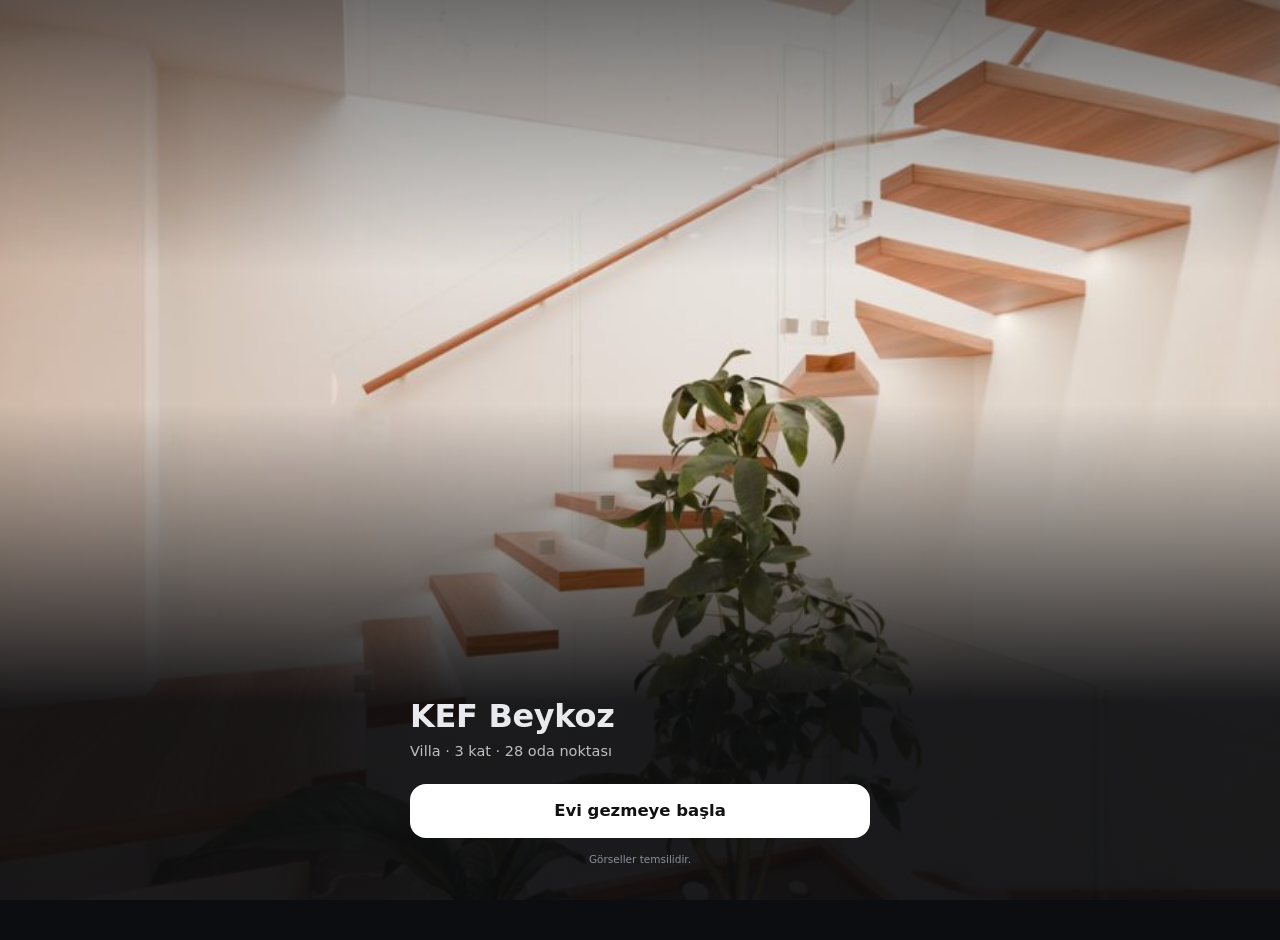
==== index.html @ 31ddb77f "KEF Beykoz tur" ====
<!doctype html>
<html lang="tr">
<head>
<meta charset="utf-8">
<meta name="viewport" content="width=device-width, initial-scale=1, maximum-scale=1, user-scalable=no, viewport-fit=cover">
<meta name="theme-color" content="#0b0d10">
<meta name="robots" content="noindex">
<title>KEF Beykoz – sanal tur</title>
<meta property="og:type" content="website">
<meta property="og:title" content="KEF Beykoz">
<meta property="og:description" content="Villa · 3 kat · 28 oda noktası">
<meta property="og:image" content="https://ufuksarpy-dot.github.io/kef-tur/img/og.jpg">
<meta property="og:image:width" content="1200"><meta property="og:image:height" content="630">
<meta property="og:url" content="https://ufuksarpy-dot.github.io/kef-tur/">
<meta name="twitter:card" content="summary_large_image">
<meta name="description" content="Villa · 3 kat · 28 oda noktası">
<link rel="stylesheet" href="stil.css">
</head>
<body>
<canvas id="c" aria-label="360 derece oda görüntüsü"></canvas>
<div id="halkalar"></div>
<div id="netlik"></div>

<div id="ust">
  <div id="oda"><b id="odaAd"></b><span id="katAd"></span></div>
  <div id="dugmeler">
    <button id="planDugme" class="yuv" type="button" aria-label="Kat planı"><svg viewBox="0 0 24 24"><path d="M3 6l6-2 6 2 6-2v14l-6 2-6-2-6 2z"/><path d="M9 4v14M15 6v14"/></svg></button>
    <button id="menuDugme" class="yuv" type="button" aria-label="Menü"><svg viewBox="0 0 24 24"><circle cx="5" cy="12" r="1.3"/><circle cx="12" cy="12" r="1.3"/><circle cx="19" cy="12" r="1.3"/></svg></button>
  </div>
</div>

<div id="durum" role="status"></div>
<div id="ipucu" hidden>Parmağını kaydır: <span>etrafa bak</span><br>Yerdeki halkaya dokun: <span>oraya yürü</span></div>

<div id="alt">
  <div id="serit">
    <button id="katDugme" class="katd" type="button" hidden></button>
    <div id="cipler"></div>
  </div>
  <div id="altsatir">
    <span id="not">Görseller temsilidir.</span>
    <a id="wa" target="_blank" rel="noopener" hidden><svg viewBox="0 0 24 24"><path d="M12 2a10 10 0 0 0-8.6 15.1L2 22l5-1.3A10 10 0 1 0 12 2zm5.3 14.1c-.2.6-1.3 1.2-1.8 1.2-.5.1-1 .2-3.3-.7-2.8-1.1-4.5-4-4.7-4.2-.1-.2-1.1-1.5-1.1-2.8s.7-2 1-2.3c.2-.3.5-.3.7-.3h.5c.2 0 .4 0 .6.5l.8 2c.1.2.1.4 0 .5l-.4.6-.4.4c-.1.1-.3.3-.1.6.2.3.8 1.3 1.7 2.1 1.2 1 2.1 1.4 2.4 1.5.3.1.5.1.6-.1l.9-1c.2-.3.4-.2.6-.1l1.9.9c.3.1.5.2.5.3.1.2.1.7-.1 1.2z"/></svg>Bilgi al</a>
  </div>
</div>
<div id="katMenu" hidden></div>

<div id="karartma"></div>
<section class="panel" id="p-plan" aria-hidden="true"><div class="tutac"><i></i></div><div class="icerik"></div></section>
<section class="panel" id="p-menu" aria-hidden="true"><div class="tutac"><i></i></div><div class="icerik"></div></section>
<section class="panel" id="p-bilgi" aria-hidden="true"><div class="tutac"><i></i></div><div class="icerik"></div></section>
<div id="bildirim" role="status"></div>

<div id="acilis">
  <picture><source media="(min-aspect-ratio: 1/1)" srcset="img/og.jpg"><img id="kapak" src="img/kapak.jpg" alt="" fetchpriority="high"></picture>
  <div class="karart"></div>
  <div id="logo" hidden><img id="logoImg" alt="" hidden><span id="logoAd"></span></div>
  <div class="metin">
    <h1 id="projeAd"></h1>
    <div id="projeAlt"></div>
    <button id="basla" class="buyuk" type="button">Evi gezmeye başla</button>
    <div class="not">Görseller temsilidir.</div>
  </div>
</div>
<script type="module" src="app.js"></script>
</body>
</html>
---- stil.css ----
:root { color-scheme: dark; --zemin:#0b0d10; --vurgu:#e0b07a; --wa:#25d366; --gri:#9aa0a8; --panel:#16181d; --kutu:#1f2228; --cizgi:#23262c; }
* { box-sizing: border-box; }
html, body {
  margin: 0; height: 100%; overflow: hidden; background: var(--zemin); color: #e8eaed;
  font: 14px/1.35 system-ui, -apple-system, "Segoe UI", Roboto, sans-serif;
  overscroll-behavior: none; -webkit-text-size-adjust: 100%; -webkit-tap-highlight-color: transparent;
}
body { position: fixed; inset: 0; overflow: clip; contain: paint; }
button, a, #oda, #alt, #ust, .panel, #acilis, #ipucu, #katMenu, #bildirim, .hk {
  user-select: none; -webkit-user-select: none; -webkit-touch-callout: none;
}
button { font: inherit; color: inherit; cursor: pointer; }
[hidden] { display: none !important; }
canvas {
  position: absolute; inset: 0; width: 100%; height: 100%; display: block;
  touch-action: none; user-select: none; -webkit-user-select: none; -webkit-touch-callout: none; outline: none; cursor: grab;
}
canvas:active { cursor: grabbing; }

/* ilerleme çizgisi */
#netlik { position: absolute; top: 0; left: 0; height: 3px; width: 100%; z-index: 4; pointer-events: none;
  background: linear-gradient(90deg, rgba(224,176,122,0), rgba(224,176,122,.95)); transform: scaleX(0); transform-origin: 0 50%; opacity: 0; transition: opacity .35s; }
#netlik.var { opacity: 1; }

/* üst */
#ust { position: absolute; top: 0; left: 0; right: 0; z-index: 2; pointer-events: none;
  padding: max(14px, env(safe-area-inset-top)) max(16px, env(safe-area-inset-right)) 0 max(16px, env(safe-area-inset-left));
  display: flex; justify-content: space-between; align-items: flex-start; gap: 8px; }
#oda { padding-top: 4px; min-width: 0; }
#oda b { display: block; font-size: 19px; font-weight: 600; text-shadow: 0 1px 8px rgba(0,0,0,.55); }
#oda span { font-size: 12.5px; color: rgba(255,255,255,.75); text-shadow: 0 1px 6px rgba(0,0,0,.6); }
#dugmeler { display: flex; gap: 8px; pointer-events: auto; flex: none; }
.yuv { width: 44px; height: 44px; border-radius: 50%; background: rgba(14,16,20,.55); border: 1px solid rgba(255,255,255,.16);
  display: inline-flex; align-items: center; justify-content: center; backdrop-filter: blur(6px); -webkit-backdrop-filter: blur(6px); padding: 0; }
.yuv:active { background: rgba(255,255,255,.2); }
.yuv svg { width: 20px; height: 20px; stroke: #fff; fill: none; stroke-width: 1.8; stroke-linecap: round; stroke-linejoin: round; }

#durum { position: absolute; left: 0; right: 0; top: 50%; transform: translateY(-50%); z-index: 1; text-align: center;
  color: rgba(255,255,255,.55); font-size: 13px; pointer-events: none; padding: 0 24px; }
#durum:empty { display: none; }

/* ipucu */
#ipucu { position: absolute; left: 50%; top: 47%; transform: translate(-50%,-50%); z-index: 3; pointer-events: none;
  background: rgba(12,14,18,.7); border-radius: 14px; padding: 12px 16px; font-size: 13.5px; line-height: 1.55; text-align: center;
  width: 250px; backdrop-filter: blur(6px); -webkit-backdrop-filter: blur(6px); animation: ip-gir .4s ease both; }
#ipucu span { color: rgba(255,255,255,.65); }
#ipucu.git { opacity: 0; transition: opacity .35s; }
@keyframes ip-gir { from { opacity: 0; } to { opacity: 1; } }

/* alt */
#alt { position: absolute; left: 0; right: 0; bottom: 0; z-index: 2; pointer-events: none;
  padding: 40px 0 max(18px, env(safe-area-inset-bottom)); background: linear-gradient(to top, rgba(8,9,12,.85), rgba(8,9,12,0)); }
#serit { display: flex; gap: 8px; align-items: center; pointer-events: none; max-width: 760px; margin: 0 auto;
  padding: 0 max(16px, env(safe-area-inset-right)) 0 max(16px, env(safe-area-inset-left)); }
#serit > * { pointer-events: auto; }
.katd { flex: none; padding: 9px 12px; min-height: 40px; border-radius: 999px; background: transparent; border: 1px solid rgba(255,255,255,.28); font-size: 13px; color: #fff; }
.katd:active { background: rgba(255,255,255,.15); }
#cipler { display: flex; gap: 6px; overflow-x: auto; overflow-y: hidden; flex: 1; min-width: 0; scrollbar-width: none; overscroll-behavior-x: contain; -webkit-overflow-scrolling: touch; }
#cipler::-webkit-scrollbar { display: none; }
#cipler button { flex: none; background: transparent; border: 0; border-radius: 999px; padding: 10px 15px; min-height: 40px; font-size: 14px; color: rgba(255,255,255,.65); white-space: nowrap; }
#cipler button.aktif { background: rgba(255,255,255,.17); color: #fff; }
#altsatir { display: flex; justify-content: space-between; align-items: center; max-width: 760px; margin: 0 auto;
  padding: 10px max(16px, env(safe-area-inset-right)) 0 max(16px, env(safe-area-inset-left)); }
#not { font-size: 10.5px; color: #8b9098; }
#wa { pointer-events: auto; display: inline-flex; align-items: center; gap: 7px; background: var(--wa); color: #04210f; font-weight: 600; font-size: 13.5px;
  padding: 10px 15px; border-radius: 999px; text-decoration: none; min-height: 40px; }
#wa svg { width: 16px; height: 16px; fill: #04210f; }
#katMenu { position: absolute; left: max(16px, env(safe-area-inset-left)); bottom: calc(max(18px, env(safe-area-inset-bottom)) + 100px); z-index: 5;
  background: #1d2026; border: 1px solid rgba(255,255,255,.14); border-radius: 14px; padding: 4px; min-width: 150px; box-shadow: 0 10px 30px rgba(0,0,0,.5); }
#katMenu button { display: block; width: 100%; text-align: left; background: transparent; border: 0; padding: 12px 14px; border-radius: 10px; font-size: 15px; color: #e8eaed; }
#katMenu button.aktif { background: rgba(255,255,255,.12); }

/* zemin halkaları */
#halkalar { position: absolute; inset: 0; z-index: 1; pointer-events: none; overflow: hidden; }
.hk { position: absolute; left: 0; top: 0; width: 0; height: 0; will-change: transform; }
.hk-halka { position: absolute; left: -37px; top: -25px; width: 74px; height: 50px; border-radius: 50%;
  border: 2.5px solid rgba(255,255,255,.9); background: rgba(255,255,255,.12); box-shadow: 0 0 0 1px rgba(0,0,0,.25); animation: hk-nabiz 2.2s ease-in-out infinite; }
.hk-et { position: absolute; left: 0; bottom: 33px; transform: translateX(-50%); white-space: nowrap; font-size: 12.5px; line-height: 1.2; color: #fff;
  padding: 4px 10px; border-radius: 999px; background: rgba(12,14,18,.62); text-shadow: 0 1px 3px rgba(0,0,0,.6); }
@keyframes hk-nabiz { 0%, 100% { transform: scale(1); opacity: .85; } 50% { transform: scale(1.06); opacity: 1; } }

/* paneller */
#karartma { position: absolute; inset: 0; z-index: 6; background: rgba(0,0,0,.45); opacity: 0; pointer-events: none; transition: opacity .25s; }
#karartma.acik { opacity: 1; pointer-events: auto; }
.panel { position: absolute; left: 0; right: 0; bottom: 0; z-index: 7; margin: 0 auto; max-width: 520px; background: var(--panel);
  border-radius: 22px 22px 0 0; transform: translateY(105%); transition: transform .28s cubic-bezier(.2,.8,.2,1); visibility: hidden;
  padding: 0 18px max(26px, env(safe-area-inset-bottom)); max-height: 92vh; max-height: 92dvh; display: flex; flex-direction: column; }
.panel.acik { transform: none; visibility: visible; }
.panel:not(.acik) { transition: transform .28s cubic-bezier(.2,.8,.2,1), visibility 0s .28s; }
.tutac { flex: none; padding: 10px 0 12px; touch-action: none; cursor: grab; }
.tutac i { display: block; width: 38px; height: 5px; border-radius: 3px; background: #3a3e46; margin: 0 auto; }
.icerik { overflow-y: auto; overscroll-behavior: contain; -webkit-overflow-scrolling: touch; }

.sekme { display: flex; background: #22252b; border-radius: 12px; padding: 3px; margin-bottom: 14px; }
.sekme button { flex: 1; border: 0; background: transparent; padding: 10px 0; border-radius: 9px; color: var(--gri); font-size: 14px; }
.sekme button.aktif { background: #3a3e46; color: #fff; }
.plan { position: relative; border-radius: 12px; overflow: hidden; margin: 0 auto; touch-action: none;
  width: min(100%, calc((100vh - 230px) * var(--oran, 1))); width: min(100%, calc((100dvh - 230px) * var(--oran, 1))); aspect-ratio: var(--oran, 1); }
.plan > img { position: absolute; inset: 0; width: 100%; height: 100%; display: block; pointer-events: none; }
.nok { position: absolute; width: 44px; height: 44px; margin: -22px 0 0 -22px; padding: 0; border: 0; background: transparent; }
.nok i { position: absolute; left: 50%; top: 50%; width: 14px; height: 14px; margin: -7px 0 0 -7px; border-radius: 50%; background: #fff; border: 3px solid #1d2026; box-shadow: 0 1px 4px rgba(0,0,0,.4); }
.nok.dis i { border-style: dashed; }
.nok.ben i { width: 20px; height: 20px; margin: -10px 0 0 -10px; background: var(--vurgu); border-color: #fff; }
.nok span { position: absolute; left: 50%; top: calc(50% + 10px); transform: translateX(-50%); font-size: 10.5px; color: #1d2026; background: rgba(255,255,255,.88);
  padding: 1px 6px; border-radius: 6px; white-space: nowrap; pointer-events: none; }
.nok.dis span { top: 50%; left: calc(50% - 12px); transform: translate(-100%, -50%); }
.nok.ben span { top: auto; bottom: calc(50% + 14px); background: #1d2026; color: #fff; font-size: 11.5px; padding: 3px 8px; border-radius: 999px; }
.koni { position: absolute; width: 96px; height: 96px; margin: -48px 0 0 -48px; border-radius: 50%; pointer-events: none; }
.panelalt { font-size: 12.5px; color: var(--gri); margin-top: 12px; text-align: center; }

.satir { display: flex; align-items: center; gap: 14px; width: 100%; padding: 15px 4px; min-height: 52px; border: 0; border-bottom: 1px solid var(--cizgi); background: transparent;
  font-size: 15.5px; color: #e8eaed; text-align: left; text-decoration: none; }
.satir:last-of-type { border-bottom: 0; }
.satir:active { background: rgba(255,255,255,.05); }
.satir svg { width: 21px; height: 21px; stroke: #c9cdd3; fill: none; stroke-width: 1.7; stroke-linecap: round; stroke-linejoin: round; flex: none; }
.satir small { margin-left: auto; color: #7d838c; font-size: 13px; }
.surum { text-align: center; color: #6b7078; font-size: 11.5px; margin-top: 16px; }

.rakam { font-size: 44px; font-weight: 600; letter-spacing: -.02em; line-height: 1.05; }
.tek { color: var(--gri); font-size: 14px; margin: 4px 0 18px; }
.kutular { display: flex; gap: 8px; margin-bottom: 16px; }
.kutular button { flex: 1; text-align: left; background: var(--kutu); border: 1px solid transparent; border-radius: 12px; padding: 10px 11px; min-width: 0; }
.kutular button.aktif { border-color: rgba(224,176,122,.55); }
.kutular b { display: block; font-size: 19px; font-weight: 600; }
.kutular span { font-size: 12px; color: var(--gri); }
.odalar { font-size: 14px; color: #c9cdd3; }
.odalar div { display: flex; justify-content: space-between; padding: 9px 0; border-bottom: 1px solid var(--cizgi); }
.odalar div span:last-child { color: var(--gri); }

#bildirim { position: absolute; left: 50%; bottom: 96px; transform: translate(-50%, 10px); z-index: 9; background: rgba(32,35,41,.95); color: #fff; padding: 10px 16px;
  border-radius: 999px; font-size: 13.5px; opacity: 0; pointer-events: none; transition: opacity .25s, transform .25s; white-space: nowrap; }
#bildirim.var { opacity: 1; transform: translate(-50%, 0); }

/* açılış */
#acilis { position: absolute; inset: 0; z-index: 10; background: #0b0d10; transition: opacity .45s; }
#acilis.git { opacity: 0; pointer-events: none; }
#kapak { position: absolute; inset: 0; width: 100%; height: 100%; object-fit: cover; display: block; }
#acilis .karart { position: absolute; inset: 0; background: linear-gradient(to bottom, rgba(10,11,14,.55) 0%, rgba(10,11,14,0) 30%, rgba(10,11,14,0) 45%, rgba(10,11,14,.92) 78%); }
#logo { position: absolute; top: max(30px, calc(env(safe-area-inset-top) + 14px)); left: 24px; display: flex; align-items: center; gap: 10px; font-size: 13px; letter-spacing: .06em; color: rgba(255,255,255,.92); }
#logo img { height: 36px; max-width: 140px; object-fit: contain; display: block; }
#acilis .metin { position: absolute; left: 24px; right: 24px; bottom: max(34px, calc(env(safe-area-inset-bottom) + 20px)); max-width: 460px; margin: 0 auto; }
#projeAd { font-size: 32px; margin: 0; font-weight: 600; letter-spacing: -.01em; }
#projeAlt { color: rgba(255,255,255,.72); font-size: 14.5px; margin: 4px 0 22px; }
.buyuk { display: block; width: 100%; text-align: center; background: #fff; color: #111; font-weight: 600; font-size: 16.5px; padding: 16px; border: 0; border-radius: 16px; }
.buyuk:active { background: #e6e6e6; }
#acilis .not { text-align: center; margin-top: 14px; font-size: 10.5px; color: #8b9098; }

@media (min-width: 700px) {
  #oda b { font-size: 21px; }
  .panel { border-radius: 22px; bottom: 16px; }
}
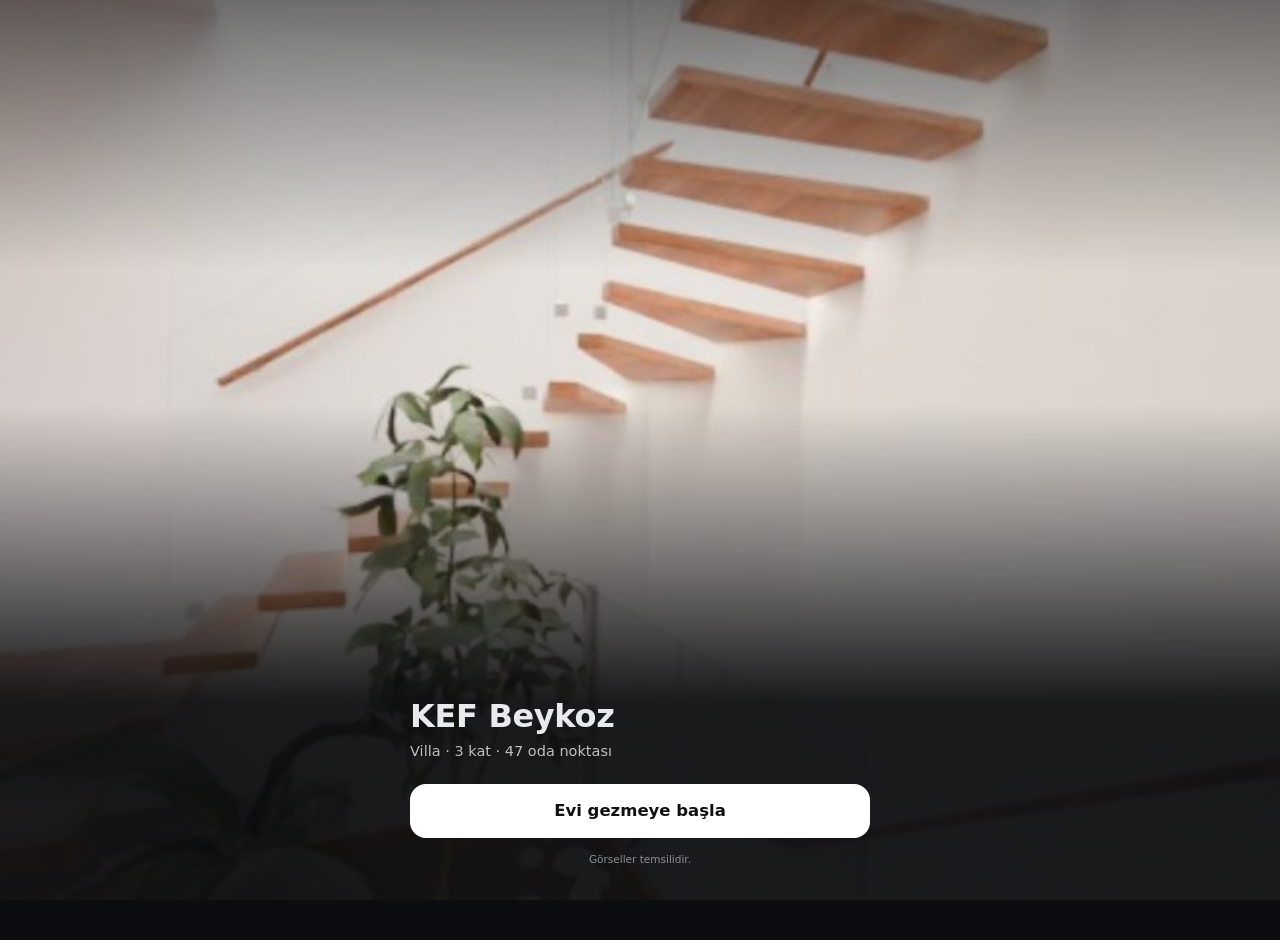
==== commit b95705b6: "KEF Beykoz tur: bahçe ve ateş çukuru, iç mekân parçaları, 47 nokta (2K önizleme), yeni kat planı ve " ====
--- a/index.html
+++ b/index.html
@@ -8,22 +8,24 @@
 <title>KEF Beykoz – sanal tur</title>
 <meta property="og:type" content="website">
 <meta property="og:title" content="KEF Beykoz">
-<meta property="og:description" content="Villa · 3 kat · 28 oda noktası">
+<meta property="og:description" content="Villa · 3 kat · 47 oda noktası">
 <meta property="og:image" content="https://ufuksarpy-dot.github.io/kef-tur/img/og.jpg">
 <meta property="og:image:width" content="1200"><meta property="og:image:height" content="630">
 <meta property="og:url" content="https://ufuksarpy-dot.github.io/kef-tur/">
 <meta name="twitter:card" content="summary_large_image">
-<meta name="description" content="Villa · 3 kat · 28 oda noktası">
+<meta name="description" content="Villa · 3 kat · 47 oda noktası">
 <link rel="stylesheet" href="stil.css">
 </head>
 <body>
 <canvas id="c" aria-label="360 derece oda görüntüsü"></canvas>
 <div id="halkalar"></div>
+<div id="olcu" hidden><svg id="olcuSvg" aria-hidden="true"></svg><div id="olcuEt"></div></div>
 <div id="netlik"></div>
 
 <div id="ust">
   <div id="oda"><b id="odaAd"></b><span id="katAd"></span></div>
   <div id="dugmeler">
+    <button id="olcuDugme" class="yuv" type="button" aria-label="Ölçüler" aria-pressed="false" hidden><svg viewBox="0 0 24 24"><path d="M3 17 17 3l4 4L7 21z"/><path d="M7 13l2 2M10 10l2 2M13 7l2 2"/></svg></button>
     <button id="planDugme" class="yuv" type="button" aria-label="Kat planı"><svg viewBox="0 0 24 24"><path d="M3 6l6-2 6 2 6-2v14l-6 2-6-2-6 2z"/><path d="M9 4v14M15 6v14"/></svg></button>
     <button id="menuDugme" class="yuv" type="button" aria-label="Menü"><svg viewBox="0 0 24 24"><circle cx="5" cy="12" r="1.3"/><circle cx="12" cy="12" r="1.3"/><circle cx="19" cy="12" r="1.3"/></svg></button>
   </div>
@@ -45,7 +47,7 @@
 <div id="katMenu" hidden></div>
 
 <div id="karartma"></div>
-<section class="panel" id="p-plan" aria-hidden="true"><div class="tutac"><i></i></div><div class="icerik"></div></section>
+<section class="panel tam" id="p-plan" aria-hidden="true"><div class="tutac"><i></i></div><div class="icerik"></div></section>
 <section class="panel" id="p-menu" aria-hidden="true"><div class="tutac"><i></i></div><div class="icerik"></div></section>
 <section class="panel" id="p-bilgi" aria-hidden="true"><div class="tutac"><i></i></div><div class="icerik"></div></section>
 <div id="bildirim" role="status"></div>
--- a/stil.css
+++ b/stil.css
@@ -149,3 +149,67 @@
   #oda b { font-size: 21px; }
   .panel { border-radius: 22px; bottom: 16px; }
 }
+
+/* başlık: sağdaki üç düğmenin altına taşmasın */
+#oda { max-width: calc(100% - 170px); }
+
+/* cetvel */
+#olcu { position: absolute; inset: 0; z-index: 1; pointer-events: none; overflow: hidden; }
+#olcuSvg { position: absolute; inset: 0; width: 100%; height: 100%; }
+.o-golge { fill: none; stroke: rgba(0,0,0,.4); stroke-width: 5; stroke-linecap: round; stroke-linejoin: round; }
+.o-cizgi { fill: none; stroke: #fff; stroke-width: 2.2; stroke-linecap: round; stroke-linejoin: round; }
+.o-nokta { fill: none; stroke: #fff; stroke-width: 8; stroke-linecap: round; }
+#olcuEt .oe { position: absolute; left: 0; top: 0; background: #fff; color: #111; font-size: 12.5px; font-weight: 700; padding: 2px 7px; border-radius: 5px;
+  white-space: nowrap; box-shadow: 0 1px 6px rgba(0,0,0,.4); will-change: transform; }
+.yuv.aktif { background: #3fc1b0; border-color: #3fc1b0; }
+.yuv.aktif svg { stroke: #06201c; }
+
+/* tam ekran kat planı */
+.panel.tam { top: 0; margin: 0; max-width: none; max-height: none; height: 100%; border-radius: 0; padding: 0; background: #0d0f12;
+  transform: none; opacity: 0; transition: opacity .2s, visibility 0s .2s; }
+.panel.tam.acik { opacity: 1; transition: opacity .2s; }
+.panel.tam .tutac { display: none; }
+.panel.tam .icerik { flex: 1; min-height: 0; overflow: hidden; display: flex; flex-direction: column; }
+.pt-ust { flex: none; display: flex; align-items: center; gap: 8px; padding: max(14px, env(safe-area-inset-top)) max(14px, env(safe-area-inset-right)) 0 max(14px, env(safe-area-inset-left)); }
+.pt-sekme { display: flex; gap: 6px; flex: 1; min-width: 0; overflow-x: auto; scrollbar-width: none; }
+.pt-sekme::-webkit-scrollbar { display: none; }
+.pt-cip { flex: none; min-height: 38px; padding: 8px 13px; border-radius: 999px; background: rgba(255,255,255,.08); border: 1px solid rgba(255,255,255,.25);
+  color: #fff; font-size: 13px; white-space: nowrap; }
+.pt-cip.ak { background: #fff; color: #111; font-weight: 600; border-color: #fff; }
+.pt-kapat { flex: none; width: 44px; height: 44px; border-radius: 50%; background: rgba(255,255,255,.1); border: 1px solid rgba(255,255,255,.2); padding: 0;
+  display: inline-flex; align-items: center; justify-content: center; }
+.pt-kapat svg { width: 20px; height: 20px; stroke: #fff; fill: none; stroke-width: 2; stroke-linecap: round; }
+.pt-sat { flex: none; display: flex; justify-content: space-between; align-items: center; min-height: 44px; padding: 8px max(14px, env(safe-area-inset-right)) 0 max(14px, env(safe-area-inset-left)); }
+.pt-sat .pt-kapat { margin-left: auto; }
+.pt-alan { flex: 1; min-height: 0; position: relative; overflow: hidden; margin: 8px 8px 0; touch-action: none; user-select: none; -webkit-user-select: none; }
+.pt-sahne { position: absolute; left: 0; top: 0; transform-origin: 0 0; border-radius: 6px; overflow: hidden; --z: 1; }
+.pt-sahne > img { position: absolute; inset: 0; width: 100%; height: 100%; display: block; pointer-events: none; }
+.pt-alanlar { position: absolute; inset: 0; width: 100%; height: 100%; }
+.pt-alanlar polygon { fill: transparent; stroke: none; cursor: pointer; }
+.pt-alanlar polygon:hover { fill: rgba(255,255,255,.07); }
+.pt-et { position: absolute; transform: translate(-50%, -50%) scale(calc(1 / var(--z, 1))); text-align: center; color: #fff; pointer-events: none; white-space: nowrap;
+  text-shadow: 0 1px 3px #000, 0 0 8px #000; line-height: 1.2; padding: 3px 8px; border-radius: 9px; background: rgba(13,15,18,.58); }
+.pt-et b { display: block; font-size: 12.5px; }
+.pt-et span { display: block; font-size: 11.5px; color: #e8eaed; }
+.pt-et.iri b { font-size: 15px; }
+.pt-et.soluk { opacity: .75; }
+.pt-et.tikla { pointer-events: auto; cursor: pointer; }
+.pt-nok { position: absolute; width: 44px; height: 44px; padding: 0; border: 0; background: transparent; transform: translate(-50%, -50%) scale(calc(1 / var(--z, 1))); }
+.pt-nok i { position: absolute; left: 50%; top: 50%; width: 13px; height: 13px; margin: -6.5px 0 0 -6.5px; border-radius: 50%; background: #fff; border: 2px solid rgba(0,0,0,.55); }
+.pt-nok.ben i { width: 20px; height: 20px; margin: -10px 0 0 -10px; background: #3fc1b0; border: 3px solid #fff; }
+.pt-koni { position: absolute; width: 120px; height: 120px; border-radius: 50%; pointer-events: none;
+  transform: translate(-50%, -50%) scale(calc(1 / var(--z, 1))) rotate(var(--yaw, 0deg)); }
+.pt-alt { flex: none; padding: 10px 16px max(18px, env(safe-area-inset-bottom)); text-align: center; font-size: 12.5px; color: var(--gri); }
+@media (min-width: 700px) {
+  .panel.tam { bottom: 0; border-radius: 0; }
+}
+@media (min-width: 900px) {
+  .pt-ust { justify-content: center; padding-right: 80px; padding-left: 80px; }
+  .pt-sekme { flex: none; }
+  .pt-sat { position: static; }
+  .pt-sat .pt-kapat { position: absolute; top: 14px; right: 20px; }
+  .pt-cip { font-size: 15px; padding: 8px 16px; }
+  .pt-et b { font-size: 15px; } .pt-et span { font-size: 14px; } .pt-et.iri b { font-size: 18px; }
+  .pt-nok i { width: 16px; height: 16px; margin: -8px 0 0 -8px; } .pt-nok.ben i { width: 22px; height: 22px; margin: -11px 0 0 -11px; }
+  #olcuEt .oe { font-size: 15px; padding: 3px 9px; }
+}
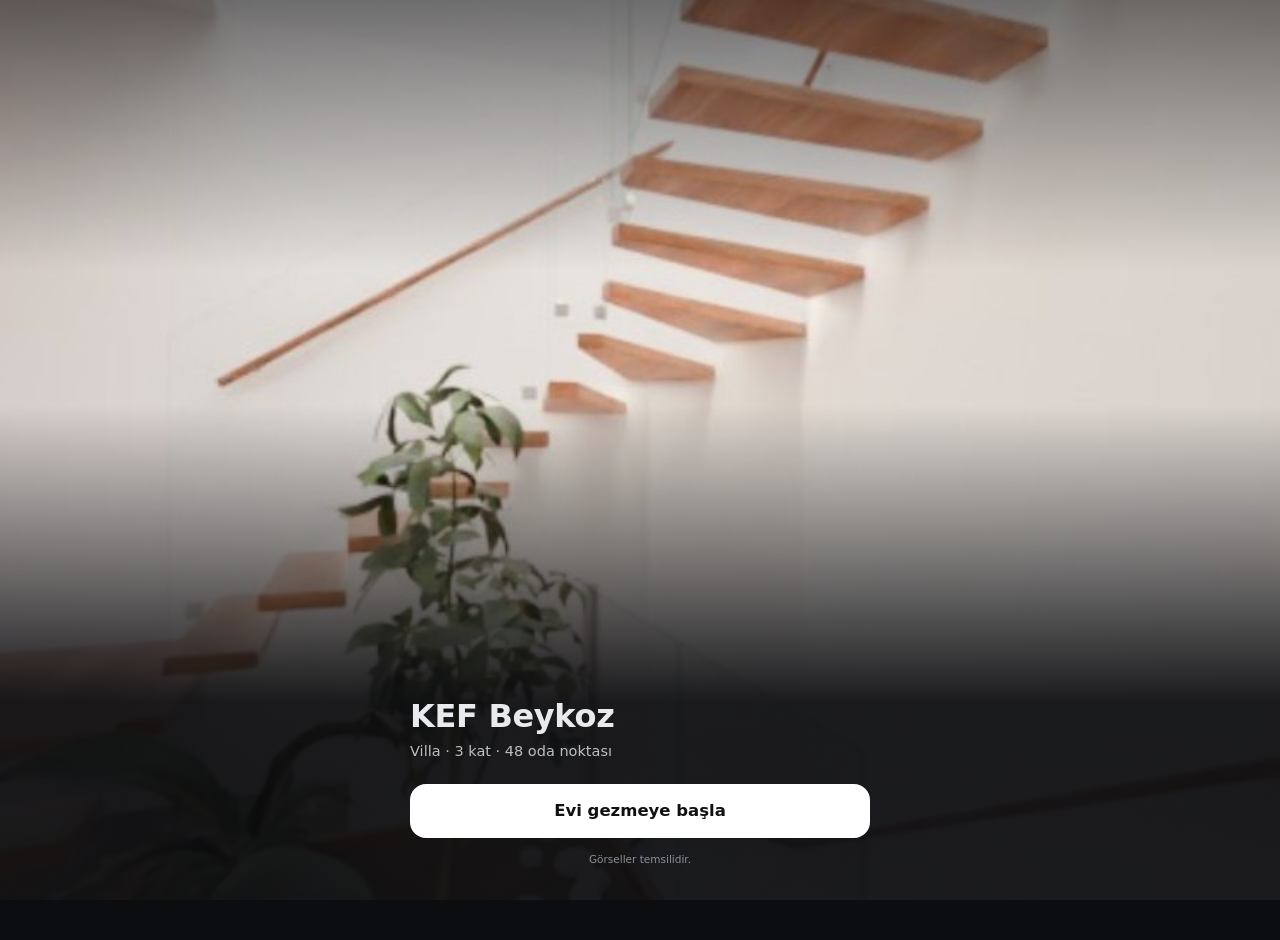
==== commit 28c77c22: "KEF Beykoz tur: merdivende yeni nokta (Merdiven – alt), 48 nokta Co-Authored-By: Claude Opus 5.5 <no" ====
--- a/index.html
+++ b/index.html
@@ -8,12 +8,12 @@
 <title>KEF Beykoz – sanal tur</title>
 <meta property="og:type" content="website">
 <meta property="og:title" content="KEF Beykoz">
-<meta property="og:description" content="Villa · 3 kat · 47 oda noktası">
+<meta property="og:description" content="Villa · 3 kat · 48 oda noktası">
 <meta property="og:image" content="https://ufuksarpy-dot.github.io/kef-tur/img/og.jpg">
 <meta property="og:image:width" content="1200"><meta property="og:image:height" content="630">
 <meta property="og:url" content="https://ufuksarpy-dot.github.io/kef-tur/">
 <meta name="twitter:card" content="summary_large_image">
-<meta name="description" content="Villa · 3 kat · 47 oda noktası">
+<meta name="description" content="Villa · 3 kat · 48 oda noktası">
 <link rel="stylesheet" href="stil.css">
 </head>
 <body>
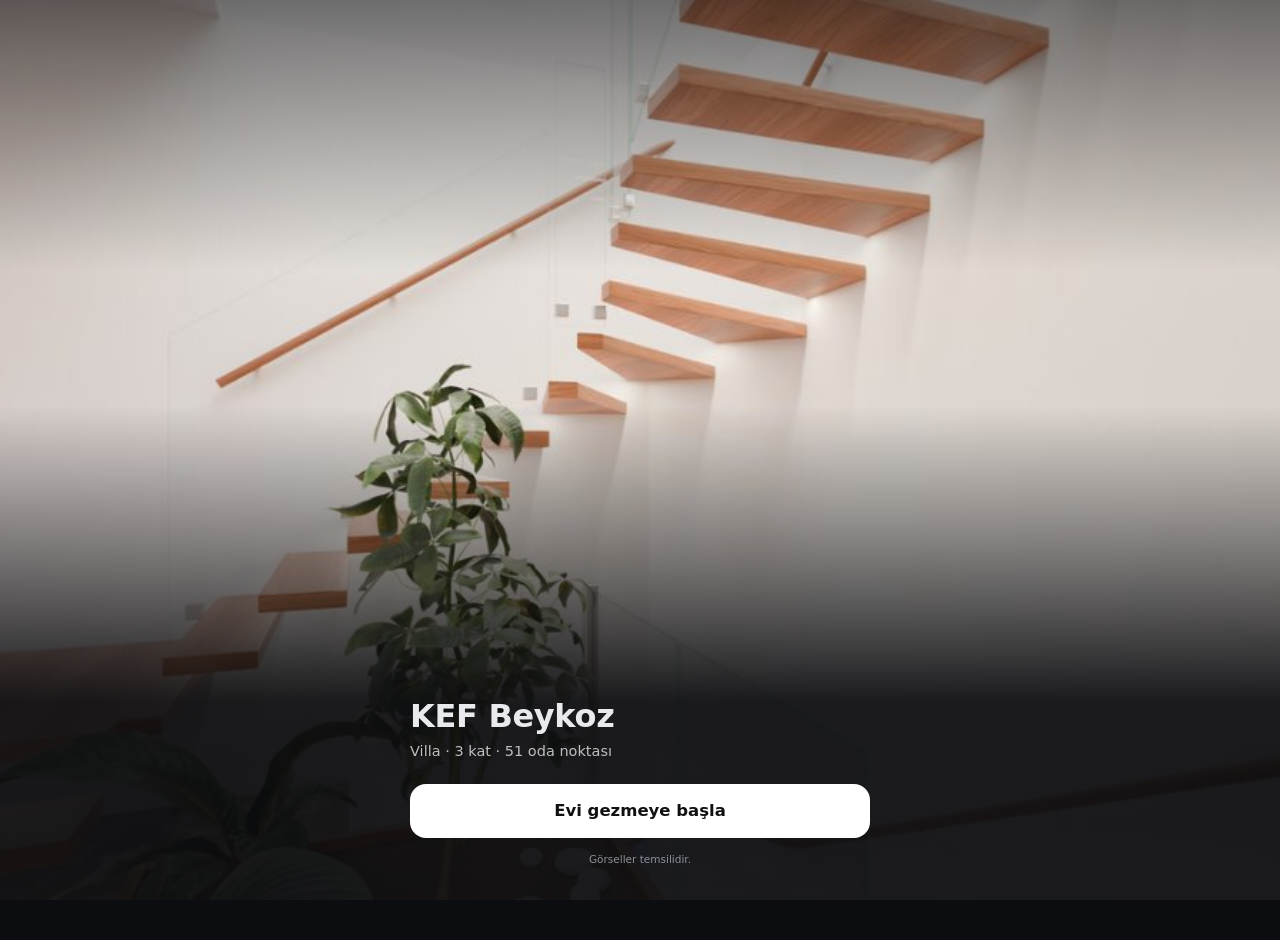
==== commit 2cc41f32: "KEF tur: 1. bodrum yeni bahce (merdiven, duz yol) ile 8K; 3 yeni nokta (giris kati dis-1/dis-2 simdi" ====
--- a/index.html
+++ b/index.html
@@ -8,12 +8,12 @@
 <title>KEF Beykoz – sanal tur</title>
 <meta property="og:type" content="website">
 <meta property="og:title" content="KEF Beykoz">
-<meta property="og:description" content="Villa · 3 kat · 48 oda noktası">
+<meta property="og:description" content="Villa · 3 kat · 51 oda noktası">
 <meta property="og:image" content="https://ufuksarpy-dot.github.io/kef-tur/img/og.jpg">
 <meta property="og:image:width" content="1200"><meta property="og:image:height" content="630">
 <meta property="og:url" content="https://ufuksarpy-dot.github.io/kef-tur/">
 <meta name="twitter:card" content="summary_large_image">
-<meta name="description" content="Villa · 3 kat · 48 oda noktası">
+<meta name="description" content="Villa · 3 kat · 51 oda noktası">
 <link rel="stylesheet" href="stil.css">
 </head>
 <body>
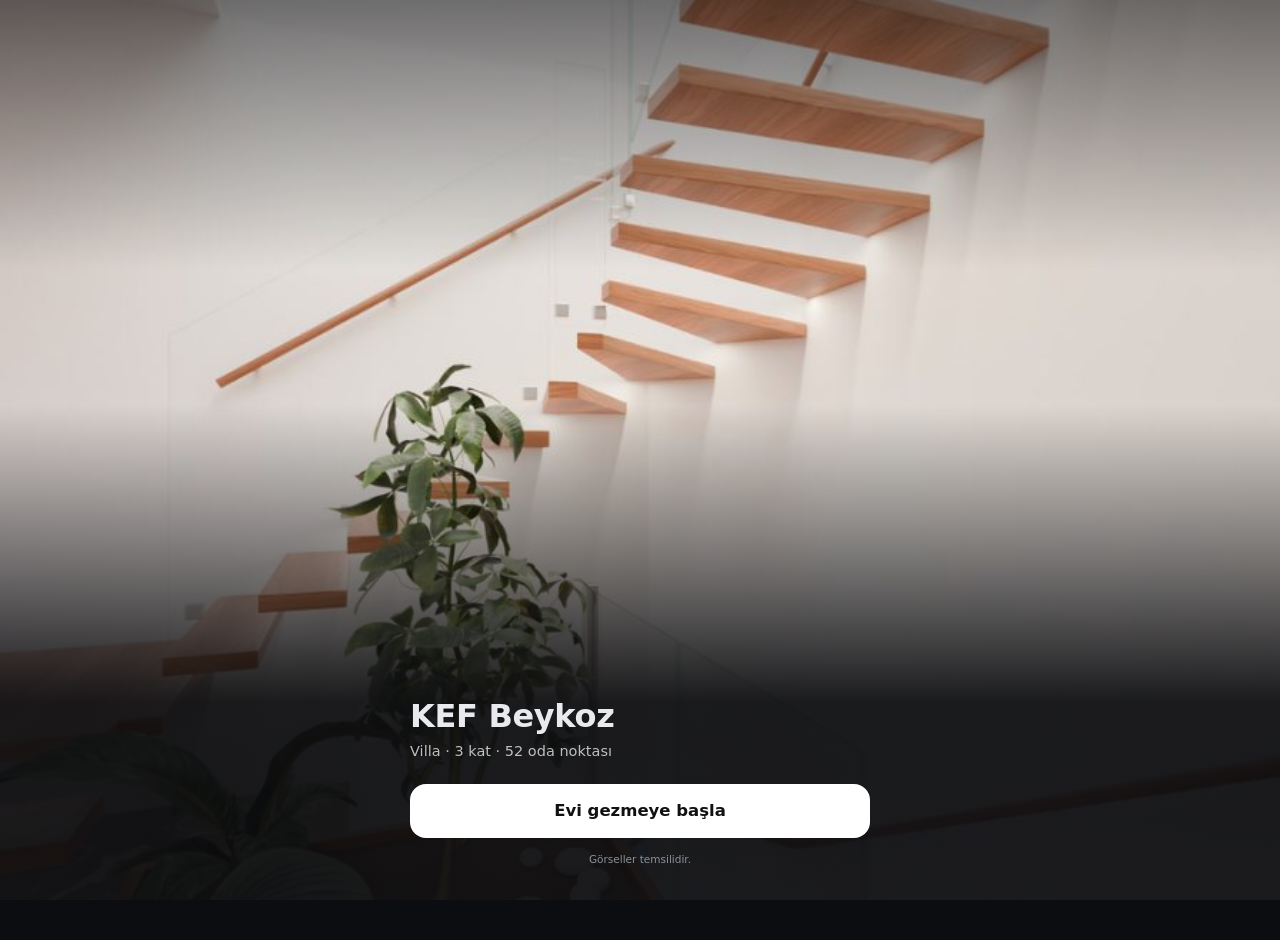
==== commit c4a9f95d: "KEF tur: 1. bodrum yeni nokta dis-2 (dis merdiven dibi) 8K ve baglantilari Co-Authored-By: Claude Op" ====
--- a/index.html
+++ b/index.html
@@ -8,12 +8,12 @@
 <title>KEF Beykoz – sanal tur</title>
 <meta property="og:type" content="website">
 <meta property="og:title" content="KEF Beykoz">
-<meta property="og:description" content="Villa · 3 kat · 51 oda noktası">
+<meta property="og:description" content="Villa · 3 kat · 52 oda noktası">
 <meta property="og:image" content="https://ufuksarpy-dot.github.io/kef-tur/img/og.jpg">
 <meta property="og:image:width" content="1200"><meta property="og:image:height" content="630">
 <meta property="og:url" content="https://ufuksarpy-dot.github.io/kef-tur/">
 <meta name="twitter:card" content="summary_large_image">
-<meta name="description" content="Villa · 3 kat · 51 oda noktası">
+<meta name="description" content="Villa · 3 kat · 52 oda noktası">
 <link rel="stylesheet" href="stil.css">
 </head>
 <body>
